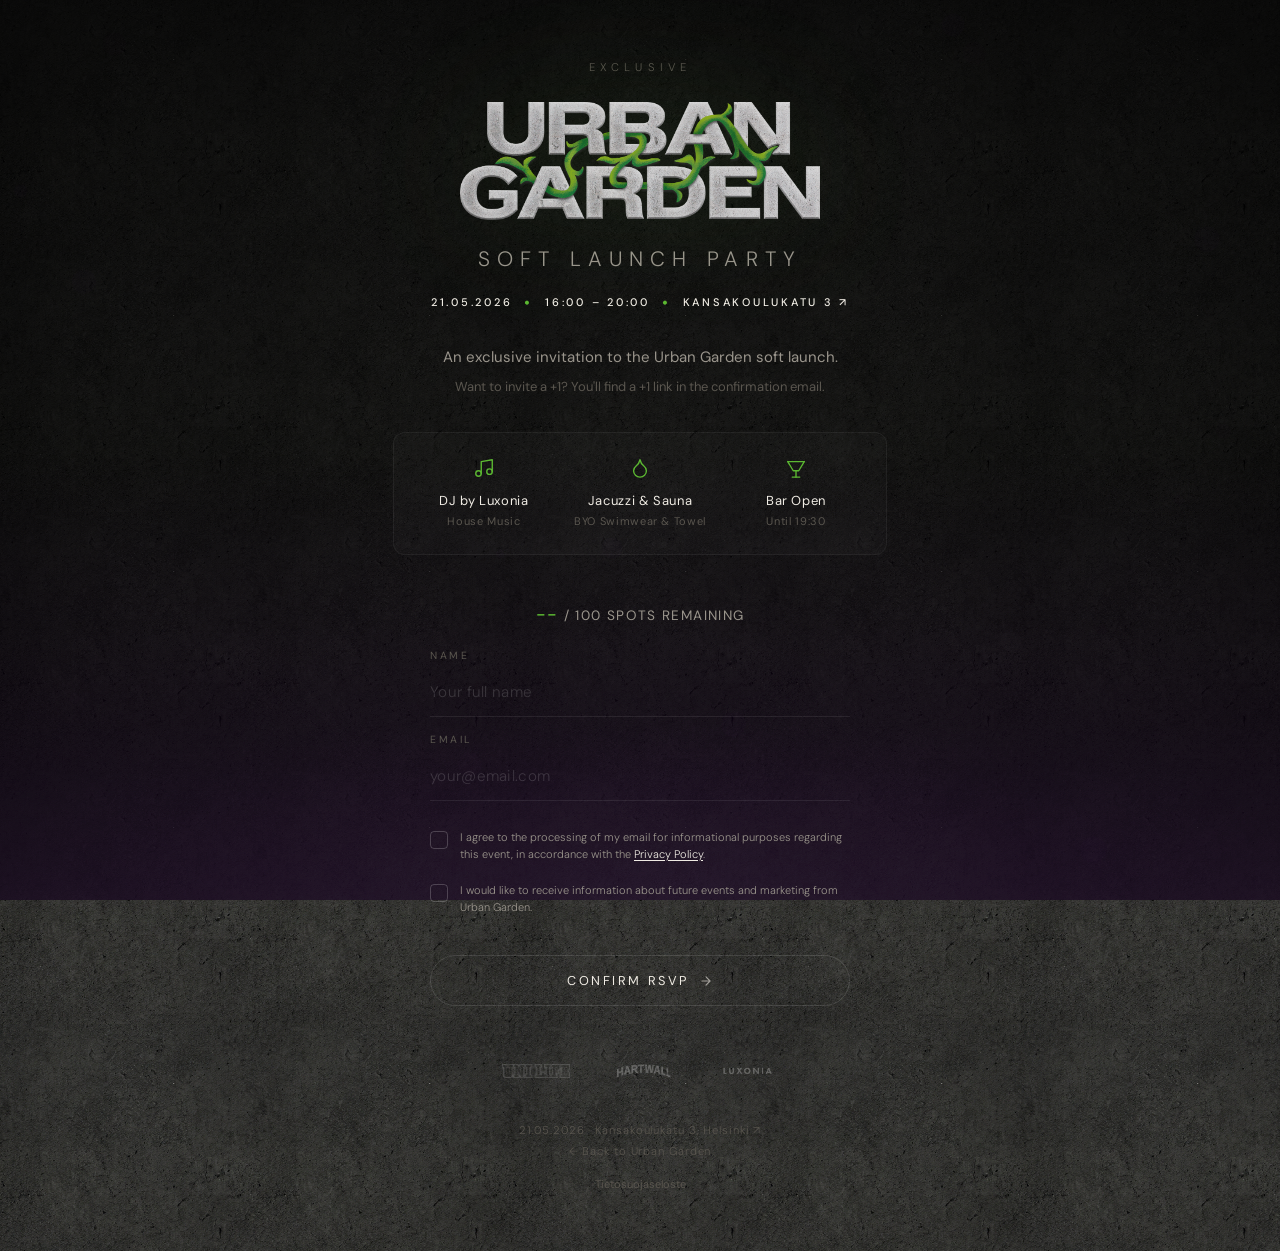
==== rsvp/index.html @ 0f3d59a6 "Add +1 info text to RSVP forms" ====
<!DOCTYPE html>
<html lang="en">
<head>
  <meta charset="UTF-8">
  <meta name="viewport" content="width=device-width, initial-scale=1.0">
  <title>RSVP — Urban Garden Soft Launch</title>
  <meta name="robots" content="noindex, nofollow">
  <link rel="preconnect" href="https://fonts.googleapis.com">
  <link rel="preconnect" href="https://fonts.gstatic.com" crossorigin>
  <link href="https://fonts.googleapis.com/css2?family=DM+Sans:ital,opsz,wght@0,9..40,100..1000;1,9..40,100..1000&display=swap" rel="stylesheet">
  <style>
    *, *::before, *::after {
      margin: 0;
      padding: 0;
      box-sizing: border-box;
    }

    :root {
      --bg-dark: #0e0e0e;
      --text-primary: #f0ece4;
      --text-secondary: #9a958c;
      --text-dim: #5a564f;
      --accent-green: #5cb832;
      --accent-green-light: #7ed957;
      --accent-green-dark: #3a7a1e;
      --border-subtle: rgba(255,255,255,0.06);
      --font: 'DM Sans', -apple-system, BlinkMacSystemFont, sans-serif;
    }

    html { font-size: 16px; }

    body {
      font-family: var(--font);
      background: var(--bg-dark);
      background-image: url('../assets/concrete-bg.png');
      background-repeat: repeat;
      background-size: 512px 512px;
      color: var(--text-primary);
      overflow-x: hidden;
      -webkit-font-smoothing: antialiased;
      min-height: 100vh;
      position: relative;
    }

    /* --- Overlays (same as main site) --- */
    .darkness-overlay {
      position: fixed; inset: 0;
      background: rgba(0, 0, 0, 0.55);
      pointer-events: none; z-index: 0;
    }

    .vignette {
      position: fixed; inset: 0;
      background: radial-gradient(ellipse 70% 60% at 50% 50%, transparent 0%, rgba(0,0,0,0.21) 60%, rgba(0,0,0,0.49) 100%);
      pointer-events: none; z-index: 0;
    }

    body::before {
      content: '';
      position: fixed; bottom: 0; left: 0; right: 0; height: 70vh;
      background: radial-gradient(ellipse 120% 60% at 50% 100%, rgba(155,89,182,0.25) 0%, rgba(106,27,138,0.15) 30%, rgba(80,20,110,0.08) 50%, transparent 80%);
      pointer-events: none; z-index: 0;
    }

    body::after {
      content: '';
      position: fixed; bottom: 0; left: 0; right: 0; height: 50vh;
      background: linear-gradient(to top, rgba(160,80,200,0.12) 0%, rgba(130,50,170,0.06) 40%, transparent 100%);
      pointer-events: none; z-index: 0;
    }

    #vine-canvas {
      position: fixed; top: 0; left: 0;
      width: 100%; height: 100%;
      pointer-events: none; z-index: 0; opacity: 0.35;
    }

    /* --- Page Layout --- */
    .page {
      position: relative;
      z-index: 1;
      min-height: 100vh;
      display: flex;
      flex-direction: column;
      align-items: center;
      justify-content: center;
      padding: 60px 24px;
    }

    /* --- Header Area --- */
    .rsvp-header {
      text-align: center;
      margin-bottom: 48px;
      animation: fadeUp 0.8s ease forwards;
    }

    .rsvp-exclusive {
      font-size: 0.7rem;
      font-weight: 300;
      letter-spacing: 0.45em;
      text-transform: uppercase;
      color: var(--text-dim);
      margin-bottom: 28px;
      display: block;
    }

    .rsvp-logo {
      width: min(70vw, 360px);
      height: auto;
      margin-bottom: 20px;
      filter: drop-shadow(0 0 60px rgba(92, 184, 50, 0.12));
    }

    .rsvp-title {
      font-size: clamp(1rem, 3vw, 1.3rem);
      font-weight: 300;
      letter-spacing: 0.35em;
      text-transform: uppercase;
      color: var(--text-secondary);
    }

    /* --- Perks Grid --- */
    .rsvp-perks {
      display: grid;
      grid-template-columns: repeat(3, 1fr);
      gap: 24px;
      margin-bottom: 40px;
      padding: 24px;
      background: rgba(255, 255, 255, 0.02);
      border: 1px solid rgba(255, 255, 255, 0.05);
      border-radius: 12px;
    }
    
    .perk-item {
      display: flex;
      flex-direction: column;
      align-items: center;
      text-align: center;
      gap: 12px;
    }

    .perk-item span {
      font-size: 13px;
      color: var(--text-primary);
      line-height: 1.5;
      letter-spacing: 0.05em;
    }

    @media (max-width: 600px) {
      .rsvp-perks {
        grid-template-columns: 1fr;
        gap: 20px;
        padding: 20px;
      }
      .perk-item {
        flex-direction: row;
        text-align: left;
        align-items: center;
        gap: 16px;
      }
      .perk-item span {
        font-size: 14px;
      }
    }

    /* --- Form Area --- */
    .rsvp-form-wrap {
      width: 100%;
      max-width: 420px;
      margin: 0 auto;
      animation: fadeUp 0.8s 0.15s ease both;
    }

    .rsvp-form {
      display: flex;
      flex-direction: column;
      gap: 16px;
    }

    .form-group {
      display: flex;
      flex-direction: column;
      gap: 6px;
    }

    .form-label {
      font-size: 0.65rem;
      font-weight: 400;
      letter-spacing: 0.25em;
      text-transform: uppercase;
      color: var(--text-dim);
    }

    .form-input {
      width: 100%;
      padding: 14px 0;
      background: transparent;
      border: none;
      border-bottom: 1px solid rgba(255,255,255,0.08);
      color: var(--text-primary);
      font-family: var(--font);
      font-size: 0.95rem;
      font-weight: 300;
      outline: none;
      transition: border-color 0.3s ease;
      letter-spacing: 0.02em;
    }

    .form-input::placeholder {
      color: rgba(255,255,255,0.15);
      font-weight: 300;
    }

    .form-input:focus {
      border-bottom-color: var(--accent-green);
    }

    .form-input:hover {
      border-bottom-color: rgba(255,255,255,0.15);
    }

    /* Checkboxes */
    .checkbox-group {
      display: flex;
      align-items: flex-start;
      gap: 12px;
      margin-top: 4px;
    }
    .checkbox-group input[type="checkbox"] {
      appearance: none;
      -webkit-appearance: none;
      width: 18px;
      height: 18px;
      border: 1px solid rgba(255,255,255,0.2);
      border-radius: 4px;
      background: transparent;
      cursor: pointer;
      position: relative;
      flex-shrink: 0;
      margin-top: 2px;
      transition: all 0.2s ease;
    }
    .checkbox-group input[type="checkbox"]:checked {
      background: var(--accent-green);
      border-color: var(--accent-green);
    }
    .checkbox-group input[type="checkbox"]:checked::after {
      content: '';
      position: absolute;
      left: 6px;
      top: 2px;
      width: 4px;
      height: 8px;
      border: solid #111;
      border-width: 0 2px 2px 0;
      transform: rotate(45deg);
    }
    .checkbox-label {
      font-size: 11px;
      color: var(--text-secondary);
      line-height: 1.5;
      font-weight: 300;
      cursor: pointer;
    }
    .checkbox-label a {
      color: var(--text-primary);
      text-decoration: underline;
      text-underline-offset: 2px;
    }

    /* Submit */
    .rsvp-submit {
      display: flex;
      align-items: center;
      justify-content: center;
      gap: 10px;
      width: 100%;
      padding: 16px 28px;
      margin-top: 24px;
      background: transparent;
      border: 1px solid rgba(255,255,255,0.12);
      border-radius: 40px;
      color: var(--text-primary);
      font-family: var(--font);
      font-size: 0.8rem;
      font-weight: 400;
      letter-spacing: 0.2em;
      text-transform: uppercase;
      cursor: pointer;
      transition: all 0.4s cubic-bezier(0.23, 1, 0.32, 1);
      position: relative;
      overflow: hidden;
    }

    .rsvp-submit:hover {
      border-color: var(--accent-green);
      color: var(--accent-green);
      box-shadow: 0 0 30px rgba(92, 184, 50, 0.08);
      transform: translateY(-2px);
    }

    .rsvp-submit:active {
      transform: translateY(0);
    }

    .rsvp-submit svg {
      transition: transform 0.3s ease;
      opacity: 0.6;
    }

    .rsvp-submit:hover svg {
      transform: translateX(3px);
      opacity: 1;
    }

    /* Loading */
    .rsvp-submit.loading {
      pointer-events: none;
      opacity: 0.5;
    }

    .rsvp-submit.loading .btn-text,
    .rsvp-submit.loading svg {
      opacity: 0;
    }

    .rsvp-submit.loading::after {
      content: '';
      position: absolute;
      width: 18px; height: 18px;
      border: 1.5px solid transparent;
      border-top-color: var(--text-primary);
      border-radius: 50%;
      animation: spin 0.6s linear infinite;
    }

    /* --- Partners --- */
    .rsvp-partners {
      display: flex;
      align-items: center;
      justify-content: center;
      gap: 40px;
      margin-top: 56px;
      animation: fadeUp 0.8s 0.3s ease both;
    }

    .rsvp-partner-logo {
      height: 18px;
      width: auto;
      object-fit: contain;
      opacity: 0.3;
      filter: brightness(0.9);
      transition: opacity 0.3s ease;
    }

    .rsvp-partner-logo:hover {
      opacity: 0.6;
    }

    .rsvp-partner-logo.small {
      height: 14px;
    }

    /* --- Footer --- */
    .rsvp-footer {
      margin-top: 40px;
      text-align: center;
      animation: fadeUp 0.8s 0.4s ease both;
    }

    .rsvp-footer-text {
      font-size: 0.7rem;
      font-weight: 300;
      color: var(--text-dim);
      line-height: 1.8;
      letter-spacing: 0.08em;
    }

    .rsvp-footer-link {
      color: var(--text-dim);
      text-decoration: none;
      transition: color 0.3s ease;
    }

    .rsvp-footer-link:hover {
      color: var(--accent-green);
    }

    /* --- Success State --- */
    .rsvp-success {
      display: none;
      text-align: center;
      max-width: 420px;
      animation: fadeUp 0.6s ease forwards;
    }

    .rsvp-success.visible {
      display: block;
    }

    .rsvp-success-icon {
      width: 64px; height: 64px;
      border: 1px solid rgba(92, 184, 50, 0.3);
      border-radius: 50%;
      display: flex;
      align-items: center;
      justify-content: center;
      margin: 0 auto 28px auto;
      color: var(--accent-green);
      animation: checkPop 0.5s 0.2s ease forwards;
      opacity: 0; transform: scale(0.5);
    }

    .rsvp-success-title {
      font-size: 1.2rem;
      font-weight: 300;
      letter-spacing: 0.25em;
      text-transform: uppercase;
      color: var(--text-primary);
      margin-bottom: 16px;
    }

    .rsvp-success-text {
      font-size: 0.85rem;
      font-weight: 300;
      color: var(--text-secondary);
      line-height: 1.7;
      letter-spacing: 0.02em;
    }

    .rsvp-success-back {
      display: inline-flex;
      align-items: center;
      gap: 8px;
      margin-top: 36px;
      padding: 12px 28px;
      border: 1px solid rgba(255,255,255,0.08);
      background: transparent;
      color: var(--text-dim);
      text-decoration: none;
      border-radius: 40px;
      font-size: 0.7rem;
      font-weight: 400;
      letter-spacing: 0.15em;
      text-transform: uppercase;
      transition: all 0.3s ease;
    }

    .rsvp-success-back:hover {
      border-color: rgba(92, 184, 50, 0.3);
      color: var(--text-secondary);
    }

    /* --- Animations --- */
    @keyframes fadeUp {
      from { opacity: 0; transform: translateY(16px); }
      to { opacity: 1; transform: translateY(0); }
    }

    @keyframes checkPop {
      from { opacity: 0; transform: scale(0.5); }
      to { opacity: 1; transform: scale(1); }
    }

    @keyframes spin {
      to { transform: rotate(360deg); }
    }

    /* --- Responsive --- */
    @media (max-width: 480px) {
      .rsvp-logo { width: 85vw; }
      .rsvp-partners { gap: 28px; }
      .rsvp-partner-logo { height: 15px; }
      .rsvp-partner-logo.small { height: 12px; }
    }

    @media (prefers-reduced-motion: reduce) {
      *, *::before, *::after {
        animation-duration: 0.01ms !important;
        transition-duration: 0.01ms !important;
      }
    }
  </style>
</head>
<body>

  <div class="darkness-overlay"></div>
  <div class="vignette"></div>
  <canvas id="vine-canvas"></canvas>

  <div class="page">

    <!-- Form View -->
    <div id="rsvp-form-view">
      <div class="rsvp-header">
        <span class="rsvp-exclusive">Exclusive</span>
        <img src="../UG_Logo_Textured 1 (1).png" alt="Urban Garden" class="rsvp-logo">
        <h1 class="rsvp-title">Soft Launch Party</h1>
        <!-- Logistics Line -->
        <div style="font-size: 11px; font-weight: 500; letter-spacing: 0.25em; color: var(--text-primary); margin-top: 20px; margin-bottom: 32px; text-transform: uppercase; display: flex; flex-wrap: wrap; justify-content: center; align-items: center; gap: 12px;">
          <span>21.05.2026</span>
          <span style="color: var(--accent-green); font-size: 16px;">&bull;</span>
          <span>16:00 &ndash; 20:00</span>
          <span style="color: var(--accent-green); font-size: 16px;">&bull;</span>
          <a href="https://maps.google.com/?q=Kansakoulukatu+3,+Helsinki" target="_blank" style="color: var(--text-primary); text-decoration: none; transition: color 0.3s ease;" onmouseover="this.style.color='var(--accent-green)'" onmouseout="this.style.color='var(--text-primary)'">Kansakoulukatu 3 &#8599;</a>
        </div>

        <!-- Intro -->
        <p style="color: var(--text-secondary); font-size: 15px; line-height: 1.6; margin-bottom: 8px; text-align: center;">
          An exclusive invitation to the Urban Garden <span style="white-space: nowrap;">soft launch.</span>
        </p>
        <p style="color: var(--text-dim); font-size: 13px; line-height: 1.5; margin-bottom: 36px; text-align: center;">
          Want to invite a +1? You'll find a +1 link in the confirmation email.
        </p>

        <!-- Perks Grid -->
        <div class="rsvp-perks">
          <div class="perk-item">
            <svg width="22" height="22" viewBox="0 0 24 24" fill="none" stroke="var(--accent-green)" stroke-width="1.5" stroke-linecap="round" stroke-linejoin="round"><path d="M9 18V5l12-2v13"></path><circle cx="6" cy="18" r="3"></circle><circle cx="18" cy="16" r="3"></circle></svg>
            <span>DJ by Luxonia<br><small style="color: var(--text-dim); font-size: 11px; font-weight: 400;">House Music</small></span>
          </div>
          <div class="perk-item">
            <svg width="22" height="22" viewBox="0 0 24 24" fill="none" stroke="var(--accent-green)" stroke-width="1.5" stroke-linecap="round" stroke-linejoin="round"><path d="M12 22a7 7 0 0 0 7-7c0-2-1-3.9-3-5.5s-3.5-4-4-6.5c-.5 2.5-2 4.9-4 6.5C6 11.1 5 13 5 15a7 7 0 0 0 7 7z"></path></svg>
            <span>Jacuzzi & Sauna<br><small style="color: var(--text-dim); font-size: 11px; font-weight: 400;">BYO Swimwear & Towel</small></span>
          </div>
          <div class="perk-item">
            <svg width="22" height="22" viewBox="0 0 24 24" fill="none" stroke="var(--accent-green)" stroke-width="1.5" stroke-linecap="round" stroke-linejoin="round"><path d="M8 22h8"></path><path d="M12 15v7"></path><path d="m3 5 6 10h6l6-10"></path><path d="M3 5h18"></path></svg>
            <span>Bar Open<br><small style="color: var(--text-dim); font-size: 11px; font-weight: 400;">Until 19:30</small></span>
          </div>
        </div>
      </div>

      <div class="rsvp-form-wrap">
        <div id="capacity-counter" style="display: none; text-align: center; margin-bottom: 24px; font-size: 0.85rem; color: var(--text-secondary); letter-spacing: 0.1em; text-transform: uppercase;">
          <span id="spots-left" style="color: var(--accent-green); font-weight: 500; font-size: 1.1rem;">--</span> / 100 Spots Remaining
        </div>
        <div id="rsvp-closed-msg" style="text-align: center; padding: 32px 24px; border: 1px solid rgba(255,255,255,0.08); border-radius: 12px; background: rgba(0,0,0,0.2); margin-bottom: 24px;">
          <h2 style="font-size: 1.1rem; font-weight: 300; letter-spacing: 0.1em; color: var(--text-primary); margin-bottom: 12px; text-transform: uppercase;">Opening Soon</h2>
          <p id="rsvp-countdown-text" style="font-size: 0.85rem; color: var(--accent-green); line-height: 1.6; font-family: monospace; font-size: 1.1rem;">Calculating...</p>
        </div>
        <form class="rsvp-form" id="rsvp-form" action="/api/rsvp" method="POST" style="display: none;">
          <input type="text" name="_honey" style="display:none">

          <div class="form-group">
            <label for="rsvp-name" class="form-label">Name</label>
            <input type="text" id="rsvp-name" name="name" class="form-input" placeholder="Your full name" required autocomplete="name">
          </div>

          <div class="form-group">
            <label for="rsvp-email" class="form-label">Email</label>
            <input type="email" id="rsvp-email" name="email" class="form-input" placeholder="your@email.com" required autocomplete="email">
          </div>

          <div class="checkbox-group" style="margin-top: 12px;">
            <input type="checkbox" id="rsvp-consent-info" name="consent_info" required>
            <label for="rsvp-consent-info" class="checkbox-label">
              I agree to the processing of my email for informational purposes regarding this event, in accordance with the <a href="../tietosuojaseloste.html" target="_blank">Privacy Policy</a>.
            </label>
          </div>

          <div class="checkbox-group">
            <input type="checkbox" id="rsvp-consent-marketing" name="consent_marketing" value="true">
            <label for="rsvp-consent-marketing" class="checkbox-label">
              I would like to receive information about future events and marketing from Urban Garden.
            </label>
          </div>

          <button type="submit" class="rsvp-submit" id="rsvp-submit">
            <span class="btn-text">Confirm RSVP</span>
            <svg width="14" height="14" viewBox="0 0 24 24" fill="none" stroke="currentColor" stroke-width="2" stroke-linecap="round" stroke-linejoin="round"><path d="M5 12h14M12 5l7 7-7 7"/></svg>
          </button>
        </form>
      </div>

      <div class="rsvp-partners">
        <img src="../logos/Group 5.png" alt="Uni Life" class="rsvp-partner-logo small">
        <img src="../logos/HARTWALL-LOGO-NEGA_cropped_2000x 1.png" alt="Hartwall" class="rsvp-partner-logo">
        <img src="../logos/Group 8.png" alt="Luxonia" class="rsvp-partner-logo">
      </div>

      <div class="rsvp-footer">
        <p class="rsvp-footer-text">
          21.05.2026 · <a href="https://maps.google.com/?q=Kansakoulukatu+3,+Helsinki" target="_blank" style="color: var(--text-dim); text-decoration: none; transition: color 0.3s ease;" onmouseover="this.style.color='var(--accent-green)'" onmouseout="this.style.color='var(--text-dim)'">Kansakoulukatu 3, Helsinki &#8599;</a><br>
          <a href="../index.html" class="rsvp-footer-link">← Back to Urban Garden</a>
        </p>
        <p style="margin-top: 16px; font-size: 11px;"><a href="../tietosuojaseloste.html" style="color: var(--text-dim); text-decoration: none; transition: color 0.3s ease;" onmouseover="this.style.color='var(--text-secondary)'" onmouseout="this.style.color='var(--text-dim)'">Tietosuojaseloste</a></p>
      </div>
    </div>

  </div>

  <script>
    // Particles
    (function() {
      const canvas = document.getElementById('vine-canvas');
      if (!canvas) return;
      const ctx = canvas.getContext('2d');
      let W, H;
      const particles = [];
      const COUNT = window.innerWidth > 768 ? 25 : 12;

      function resize() { W = canvas.width = window.innerWidth; H = canvas.height = window.innerHeight; }
      window.addEventListener('resize', resize);
      resize();

      class Particle {
        constructor() { this.reset(true); }
        reset(initial = false) {
          this.x = Math.random() * W;
          this.y = initial ? Math.random() * H : H + Math.random() * 100 + 20;
          this.size = Math.random() * 11 + 3;
          this.speedX = (Math.random() - 0.5) * 0.4;
          this.speedY = -Math.random() * 0.6 - 0.2;
          this.opacity = Math.random() * 0.12 + 0.03;
          this.isWhite = Math.random() > 0.75;
          this.life = Math.random() * 800 + 400;
          this.maxLife = this.life;
        }
        update() {
          this.x += this.speedX; this.y += this.speedY; this.life--;
          this.x += Math.sin(Date.now() * 0.001 + this.y * 0.01) * 0.25;
          if (this.life <= 0 || this.y < -50 || this.x < -50 || this.x > W + 50) this.reset();
        }
        draw() {
          const fadeRatio = this.life < 100 ? this.life / 100 : (this.life > this.maxLife - 100 ? (this.maxLife - this.life) / 100 : 1);
          const a = this.opacity * fadeRatio;
          ctx.beginPath();
          ctx.arc(this.x, this.y, this.size, 0, Math.PI * 2);
          ctx.fillStyle = this.isWhite ? `rgba(255,255,255,${a})` : `rgba(180,110,220,${a})`;
          ctx.fill();
        }
      }

      for (let i = 0; i < COUNT; i++) particles.push(new Particle());
      const reduced = window.matchMedia('(prefers-reduced-motion: reduce)').matches;
      function loop() {
        if (reduced) return;
        ctx.clearRect(0, 0, W, H);
        particles.forEach(p => { p.update(); p.draw(); });
        requestAnimationFrame(loop);
      }
      if (!reduced) loop();
    })();

    // Countdown Timer
    (function() {
      const form = document.getElementById('rsvp-form');
      const closedMsg = document.getElementById('rsvp-closed-msg');
      const countdownText = document.getElementById('rsvp-countdown-text');
      const capacityCounter = document.getElementById('capacity-counter');
      if (!form || !closedMsg || !countdownText) return;

      const targetDate = new Date('2026-05-18T16:00:00+03:00').getTime();

      function updateCountdown() {
        const now = new Date().getTime();
        const distance = targetDate - now;

        if (distance <= 0) {
          closedMsg.style.display = 'none';
          form.style.display = 'flex';
          if (capacityCounter) capacityCounter.style.display = 'block';
          return;
        }

        const hours = Math.floor((distance % (1000 * 60 * 60 * 24)) / (1000 * 60 * 60));
        const minutes = Math.floor((distance % (1000 * 60 * 60)) / (1000 * 60));
        const seconds = Math.floor((distance % (1000 * 60)) / 1000);

        countdownText.innerHTML = 
          (hours > 0 ? hours + "h " : "") + 
          minutes + "m " + 
          seconds + "s";
      }

      updateCountdown();
      setInterval(updateCountdown, 1000);
    })();

    // Fetch Capacity
    (function() {
      fetch('/api/capacity')
        .then(res => res.json())
        .then(data => {
          const spotsLeftEl = document.getElementById('spots-left');
          if (spotsLeftEl && data.spotsLeft !== undefined) {
            spotsLeftEl.textContent = data.spotsLeft;
            if (data.spotsLeft === 0) {
              spotsLeftEl.style.color = '#e74c3c';
              const btn = document.getElementById('rsvp-submit');
              if (btn) {
                btn.disabled = true;
                btn.innerHTML = '<span class="btn-text">List Full</span>';
              }
            }
          }
        })
        .catch(() => {});
    })();
  </script>

</body>
</html>
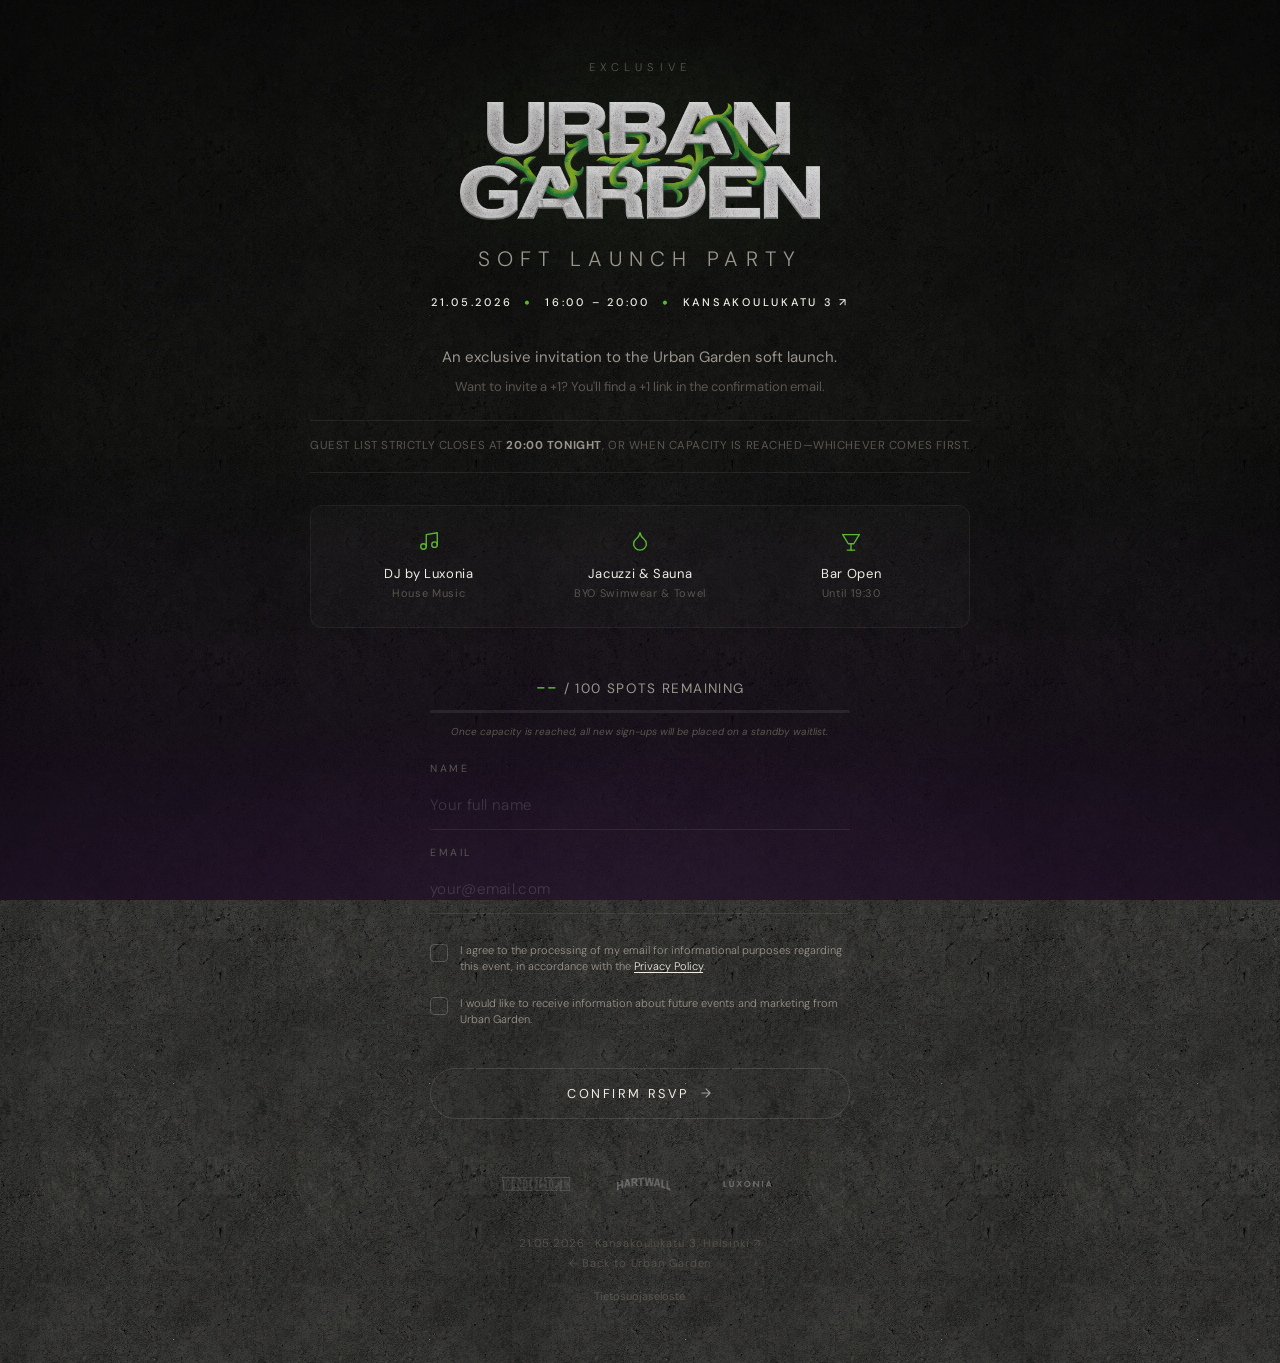
==== commit 9eb9386a: "Add urgency features to main RSVP page (Hold Timer, Waitlist Warning, Visual Progress Bar, Strict De" ====
--- a/rsvp/index.html
+++ b/rsvp/index.html
@@ -509,9 +509,15 @@
         <p style="color: var(--text-secondary); font-size: 15px; line-height: 1.6; margin-bottom: 8px; text-align: center;">
           An exclusive invitation to the Urban Garden <span style="white-space: nowrap;">soft launch.</span>
         </p>
-        <p style="color: var(--text-dim); font-size: 13px; line-height: 1.5; margin-bottom: 36px; text-align: center;">
+        <p style="color: var(--text-dim); font-size: 13px; line-height: 1.5; margin-bottom: 24px; text-align: center;">
           Want to invite a +1? You'll find a +1 link in the confirmation email.
         </p>
+        
+        <div style="border-top: 1px solid rgba(255,255,255,0.08); border-bottom: 1px solid rgba(255,255,255,0.08); padding: 16px 0; margin-bottom: 32px;">
+          <p style="color: var(--text-dim); font-size: 11.5px; letter-spacing: 0.05em; line-height: 1.6; text-align: center; text-transform: uppercase;">
+            Guest list strictly closes at <strong style="color: var(--text-secondary);">20:00 tonight</strong>, or when capacity is reached—whichever comes first.
+          </p>
+        </div>
 
         <!-- Perks Grid -->
         <div class="rsvp-perks">
@@ -533,6 +539,12 @@
       <div class="rsvp-form-wrap">
         <div id="capacity-counter" style="display: none; text-align: center; margin-bottom: 24px; font-size: 0.85rem; color: var(--text-secondary); letter-spacing: 0.1em; text-transform: uppercase;">
           <span id="spots-left" style="color: var(--accent-green); font-weight: 500; font-size: 1.1rem;">--</span> / 100 Spots Remaining
+          <div id="capacity-progress-container" style="width: 100%; height: 3px; background: rgba(255,255,255,0.08); border-radius: 2px; margin-top: 12px; overflow: hidden; display: none;">
+            <div id="capacity-progress-bar" style="width: 0%; height: 100%; background: var(--accent-green); transition: width 1s cubic-bezier(0.23, 1, 0.32, 1), background-color 0.3s ease;"></div>
+          </div>
+          <div id="waitlist-warning" style="font-size: 10px; color: var(--text-dim); margin-top: 12px; font-style: italic; letter-spacing: 0; text-transform: none; display: none;">
+            Once capacity is reached, all new sign-ups will be placed on a standby waitlist.
+          </div>
         </div>
         <div id="rsvp-closed-msg" style="text-align: center; padding: 32px 24px; border: 1px solid rgba(255,255,255,0.08); border-radius: 12px; background: rgba(0,0,0,0.2); margin-bottom: 24px;">
           <h2 style="font-size: 1.1rem; font-weight: 300; letter-spacing: 0.1em; color: var(--text-primary); margin-bottom: 12px; text-transform: uppercase;">Opening Soon</h2>
@@ -540,6 +552,10 @@
         </div>
         <form class="rsvp-form" id="rsvp-form" action="/api/rsvp" method="POST" style="display: none;">
           <input type="text" name="_honey" style="display:none">
+          
+          <div id="hold-timer-wrap" style="display: none; padding: 12px; background: rgba(92, 184, 50, 0.05); border: 1px solid rgba(92, 184, 50, 0.2); border-radius: 8px; margin-bottom: 8px; text-align: center;">
+            <span style="font-size: 12px; color: var(--accent-green); letter-spacing: 0.05em;">Your spot is held for: <strong id="hold-timer" style="font-family: monospace; font-size: 14px; margin-left: 4px;">05:00</strong></span>
+          </div>
 
           <div class="form-group">
             <label for="rsvp-name" class="form-label">Name</label>
@@ -660,6 +676,12 @@
           closedMsg.style.display = 'none';
           form.style.display = 'flex';
           if (capacityCounter) capacityCounter.style.display = 'block';
+          
+          const progressContainer = document.getElementById('capacity-progress-container');
+          const waitlistWarning = document.getElementById('waitlist-warning');
+          if (progressContainer) progressContainer.style.display = 'block';
+          if (waitlistWarning) waitlistWarning.style.display = 'block';
+          
           return;
         }
 
@@ -685,6 +707,17 @@
           const spotsLeftEl = document.getElementById('spots-left');
           if (spotsLeftEl && data.spotsLeft !== undefined) {
             spotsLeftEl.textContent = data.spotsLeft;
+            
+            const progressBar = document.getElementById('capacity-progress-bar');
+            if (progressBar) {
+              const percentFilled = ((100 - data.spotsLeft) / 100) * 100;
+              progressBar.style.width = `${percentFilled}%`;
+              if (percentFilled >= 80) {
+                progressBar.style.backgroundColor = '#e74c3c';
+                spotsLeftEl.style.color = '#e74c3c';
+              }
+            }
+
             if (data.spotsLeft === 0) {
               spotsLeftEl.style.color = '#e74c3c';
               const btn = document.getElementById('rsvp-submit');
@@ -697,6 +730,43 @@
         })
         .catch(() => {});
     })();
+
+    // Hold Timer
+    (function() {
+      const rsvpForm = document.getElementById('rsvp-form');
+      const holdTimerWrap = document.getElementById('hold-timer-wrap');
+      const holdTimerEl = document.getElementById('hold-timer');
+      let holdTimerStarted = false;
+      let holdTime = 300; // 5 minutes
+      
+      if (rsvpForm && holdTimerWrap && holdTimerEl) {
+        rsvpForm.addEventListener('input', () => {
+          if (holdTimerStarted) return;
+          holdTimerStarted = true;
+          holdTimerWrap.style.display = 'block';
+          
+          const interval = setInterval(() => {
+            holdTime--;
+            if (holdTime <= 0) {
+              clearInterval(interval);
+              holdTimerEl.textContent = "00:00";
+              holdTimerEl.style.color = "#e74c3c";
+              holdTimerWrap.style.borderColor = "rgba(231, 76, 60, 0.3)";
+              holdTimerWrap.style.background = "rgba(231, 76, 60, 0.05)";
+              const btn = document.getElementById('rsvp-submit');
+              if (btn) {
+                btn.disabled = true;
+                btn.innerHTML = '<span class="btn-text">Time Expired</span>';
+              }
+            } else {
+              const m = Math.floor(holdTime / 60).toString().padStart(2, '0');
+              const s = (holdTime % 60).toString().padStart(2, '0');
+              holdTimerEl.textContent = `${m}:${s}`;
+            }
+          }, 1000);
+        });
+      }
+    })();
   </script>
 
 </body>
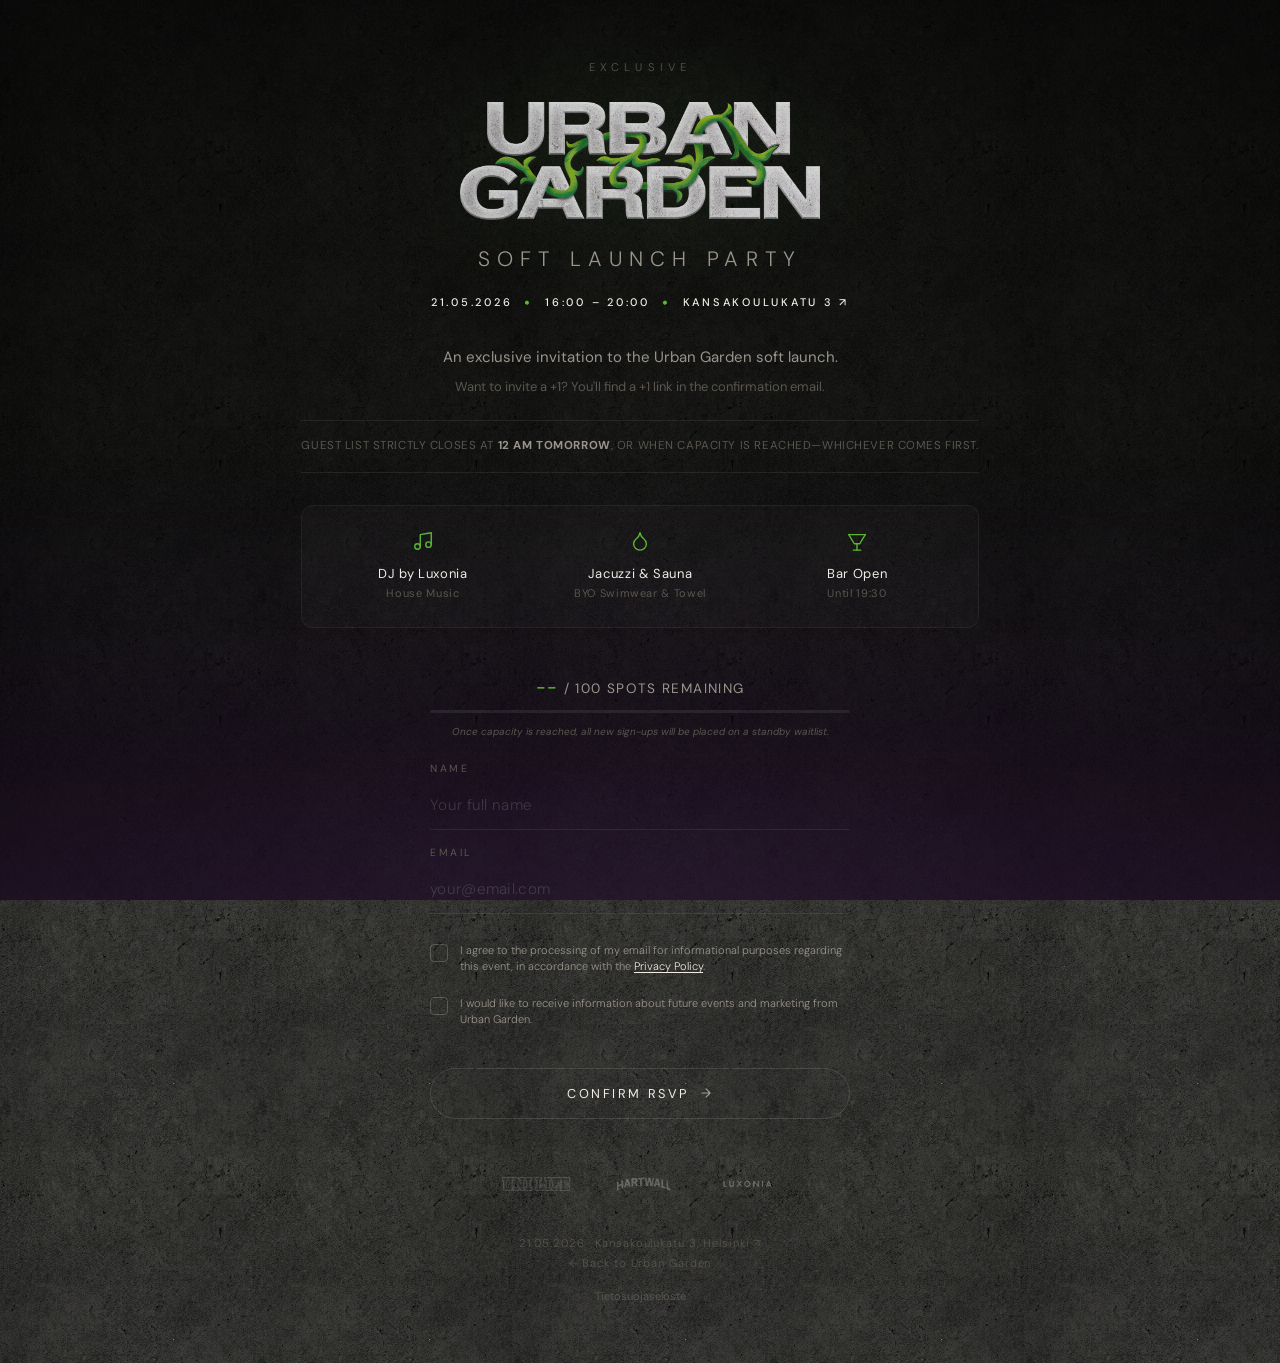
==== commit 32efe1e4: "Update RSVP deadline text to '12 AM tomorrow'" ====
--- a/rsvp/index.html
+++ b/rsvp/index.html
@@ -515,7 +515,7 @@
         
         <div style="border-top: 1px solid rgba(255,255,255,0.08); border-bottom: 1px solid rgba(255,255,255,0.08); padding: 16px 0; margin-bottom: 32px;">
           <p style="color: var(--text-dim); font-size: 11.5px; letter-spacing: 0.05em; line-height: 1.6; text-align: center; text-transform: uppercase;">
-            Guest list strictly closes at <strong style="color: var(--text-secondary);">20:00 tonight</strong>, or when capacity is reached—whichever comes first.
+            Guest list strictly closes at <strong style="color: var(--text-secondary);">12 AM tomorrow</strong>, or when capacity is reached—whichever comes first.
           </p>
         </div>
 
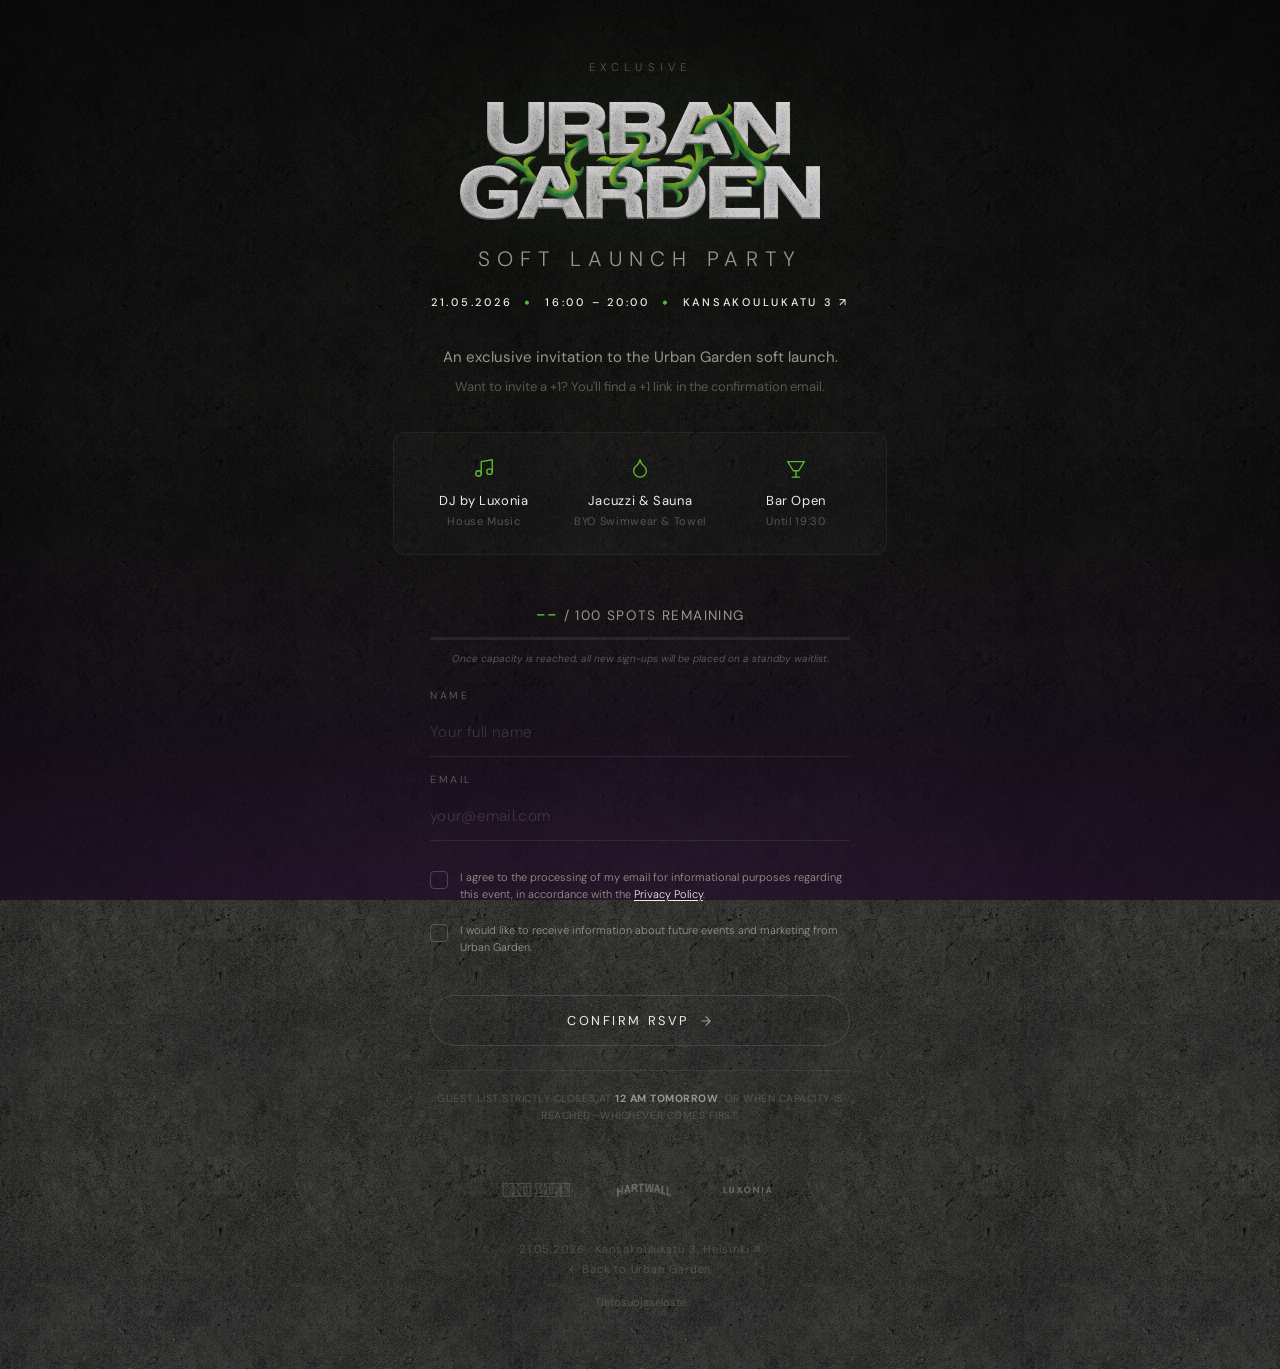
==== commit 97459b46: "Move deadline text to the bottom of the RSVP forms" ====
--- a/rsvp/index.html
+++ b/rsvp/index.html
@@ -509,15 +509,9 @@
         <p style="color: var(--text-secondary); font-size: 15px; line-height: 1.6; margin-bottom: 8px; text-align: center;">
           An exclusive invitation to the Urban Garden <span style="white-space: nowrap;">soft launch.</span>
         </p>
-        <p style="color: var(--text-dim); font-size: 13px; line-height: 1.5; margin-bottom: 24px; text-align: center;">
+        <p style="color: var(--text-dim); font-size: 13px; line-height: 1.5; margin-bottom: 36px; text-align: center;">
           Want to invite a +1? You'll find a +1 link in the confirmation email.
         </p>
-        
-        <div style="border-top: 1px solid rgba(255,255,255,0.08); border-bottom: 1px solid rgba(255,255,255,0.08); padding: 16px 0; margin-bottom: 32px;">
-          <p style="color: var(--text-dim); font-size: 11.5px; letter-spacing: 0.05em; line-height: 1.6; text-align: center; text-transform: uppercase;">
-            Guest list strictly closes at <strong style="color: var(--text-secondary);">12 AM tomorrow</strong>, or when capacity is reached—whichever comes first.
-          </p>
-        </div>
 
         <!-- Perks Grid -->
         <div class="rsvp-perks">
@@ -586,6 +580,12 @@
             <svg width="14" height="14" viewBox="0 0 24 24" fill="none" stroke="currentColor" stroke-width="2" stroke-linecap="round" stroke-linejoin="round"><path d="M5 12h14M12 5l7 7-7 7"/></svg>
           </button>
         </form>
+
+        <div style="border-top: 1px solid rgba(255,255,255,0.08); margin-top: 24px; padding-top: 20px;">
+          <p style="color: var(--text-dim); font-size: 10.5px; letter-spacing: 0.05em; line-height: 1.6; text-align: center; text-transform: uppercase;">
+            Guest list strictly closes at <strong style="color: var(--text-secondary);">12 AM tomorrow</strong>, or when capacity is reached—whichever comes first.
+          </p>
+        </div>
       </div>
 
       <div class="rsvp-partners">
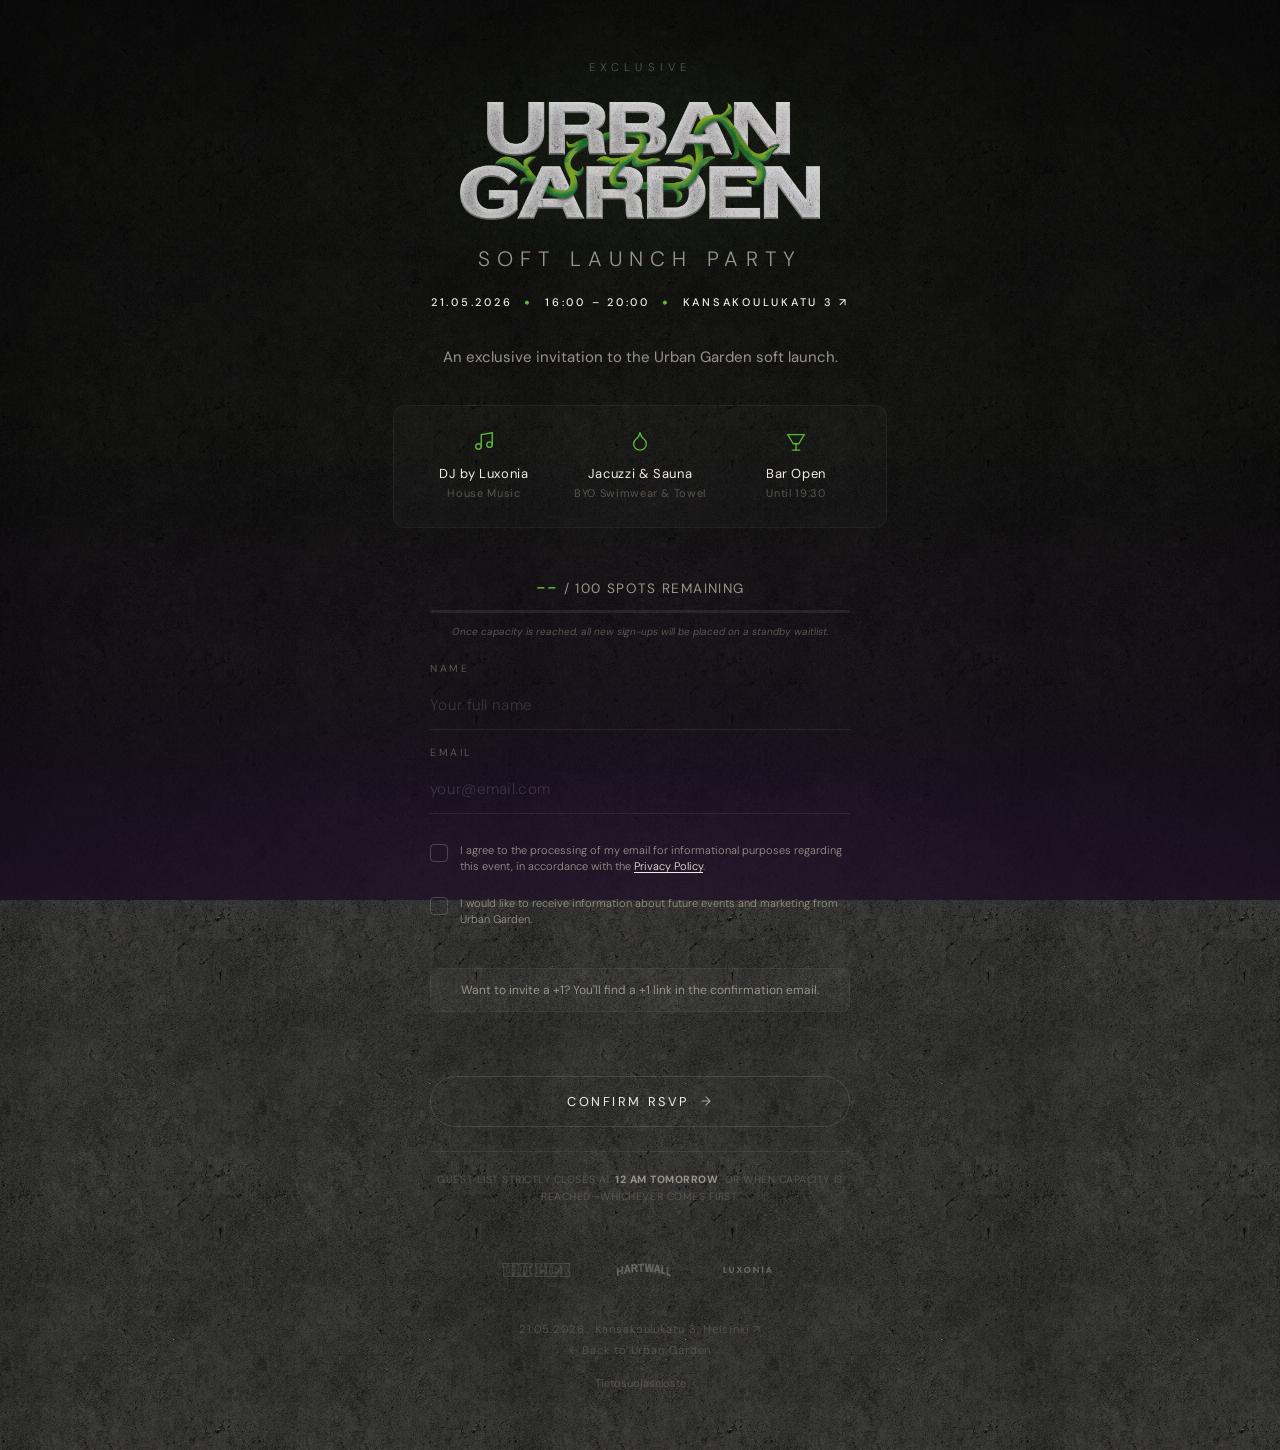
==== commit e976e405: "Move +1 info text to right above submit button" ====
--- a/rsvp/index.html
+++ b/rsvp/index.html
@@ -506,11 +506,8 @@
         </div>
 
         <!-- Intro -->
-        <p style="color: var(--text-secondary); font-size: 15px; line-height: 1.6; margin-bottom: 8px; text-align: center;">
+        <p style="color: var(--text-secondary); font-size: 15px; line-height: 1.6; margin-bottom: 36px; text-align: center;">
           An exclusive invitation to the Urban Garden <span style="white-space: nowrap;">soft launch.</span>
-        </p>
-        <p style="color: var(--text-dim); font-size: 13px; line-height: 1.5; margin-bottom: 36px; text-align: center;">
-          Want to invite a +1? You'll find a +1 link in the confirmation email.
         </p>
 
         <!-- Perks Grid -->
@@ -568,11 +565,17 @@
             </label>
           </div>
 
-          <div class="checkbox-group">
+          <div class="checkbox-group" style="margin-bottom: 24px;">
             <input type="checkbox" id="rsvp-consent-marketing" name="consent_marketing" value="true">
             <label for="rsvp-consent-marketing" class="checkbox-label">
               I would like to receive information about future events and marketing from Urban Garden.
             </label>
+          </div>
+          
+          <div style="margin-bottom: 24px; padding: 12px; background: rgba(255,255,255,0.03); border-radius: 8px; border: 1px solid rgba(255,255,255,0.05);">
+            <p style="color: var(--text-secondary); font-size: 12px; line-height: 1.5; text-align: center; margin: 0;">
+              Want to invite a +1? You'll find a +1 link in the confirmation email.
+            </p>
           </div>
 
           <button type="submit" class="rsvp-submit" id="rsvp-submit">
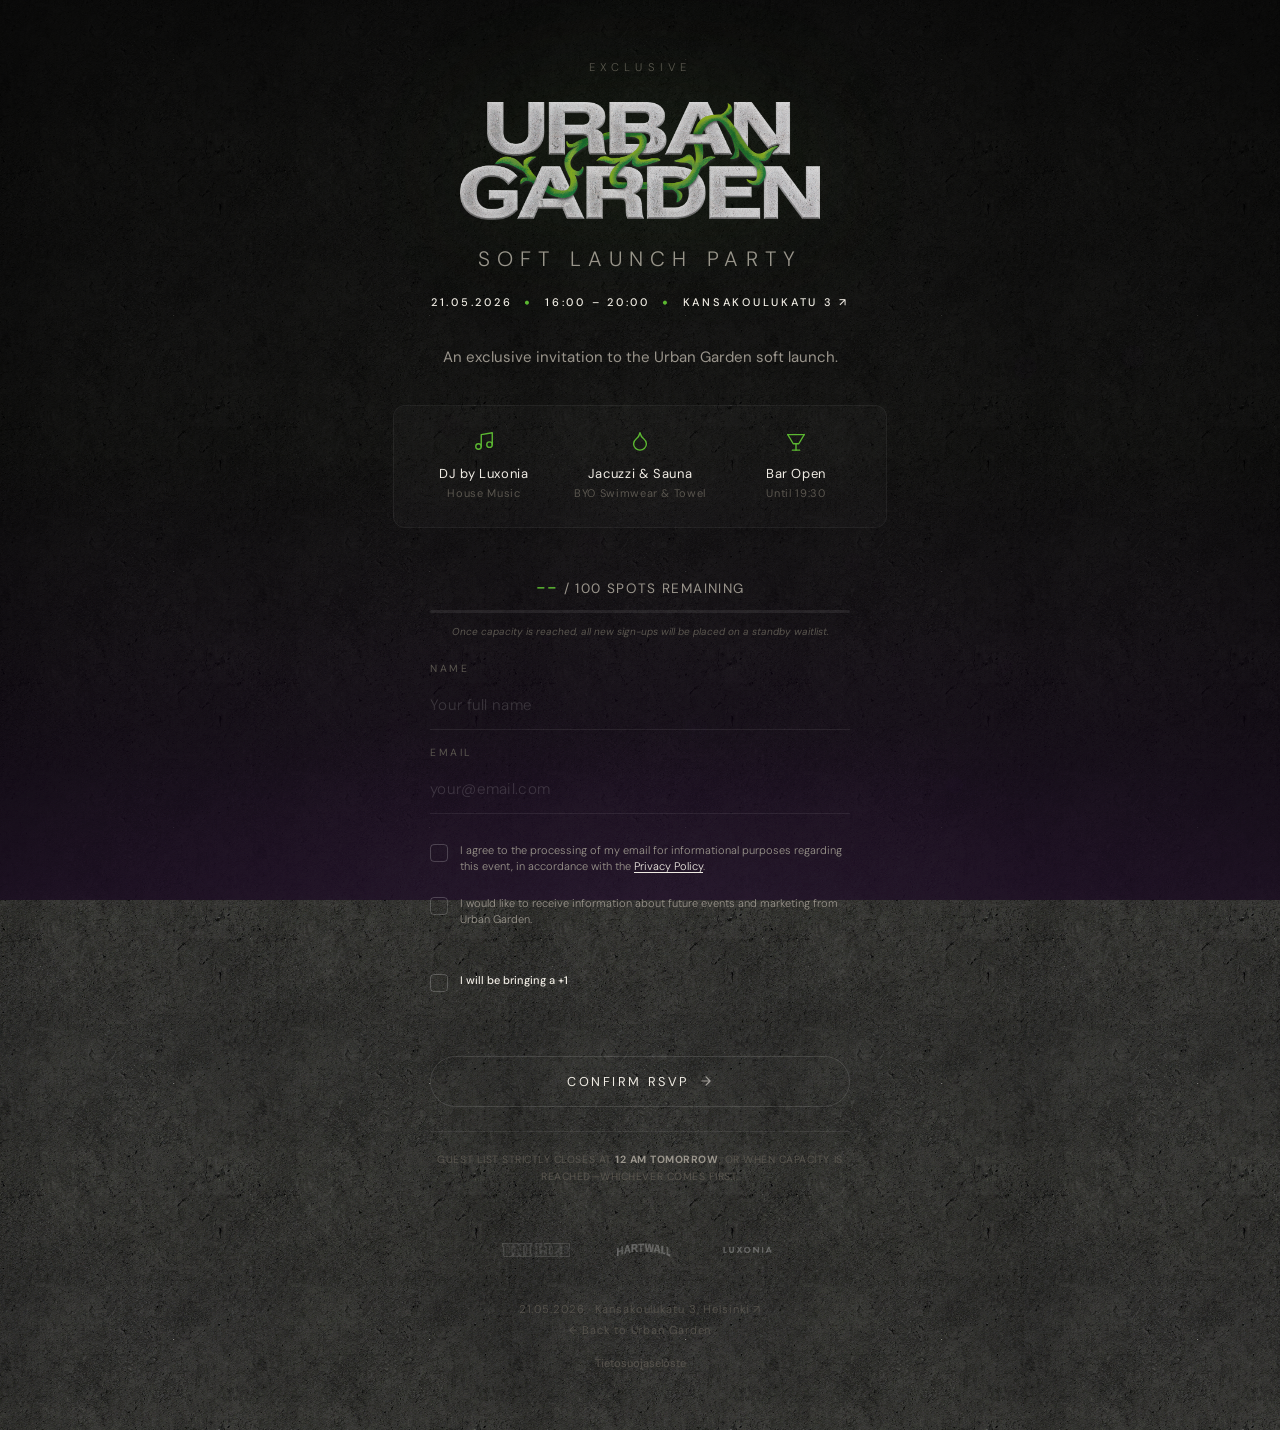
==== commit 55527877: "Implement +1 checkbox system, hide old link logic, auto-generate avec keys" ====
--- a/rsvp/index.html
+++ b/rsvp/index.html
@@ -572,10 +572,18 @@
             </label>
           </div>
           
-          <div style="margin-bottom: 24px; padding: 12px; background: rgba(255,255,255,0.03); border-radius: 8px; border: 1px solid rgba(255,255,255,0.05);">
+          <!-- Old +1 Link Info (Hidden) -->
+          <div style="display: none !important; margin-bottom: 24px; padding: 12px; background: rgba(255,255,255,0.03); border-radius: 8px; border: 1px solid rgba(255,255,255,0.05);">
             <p style="color: var(--text-secondary); font-size: 12px; line-height: 1.5; text-align: center; margin: 0;">
               Want to invite a +1? You'll find a +1 link in the confirmation email.
             </p>
+          </div>
+
+          <div class="checkbox-group" style="margin-bottom: 24px;">
+            <input type="checkbox" id="rsvp-has-plus-one" name="has_plus_one" value="true">
+            <label for="rsvp-has-plus-one" class="checkbox-label" style="color: var(--text-primary); font-weight: 500;">
+              I will be bringing a +1
+            </label>
           </div>
 
           <button type="submit" class="rsvp-submit" id="rsvp-submit">
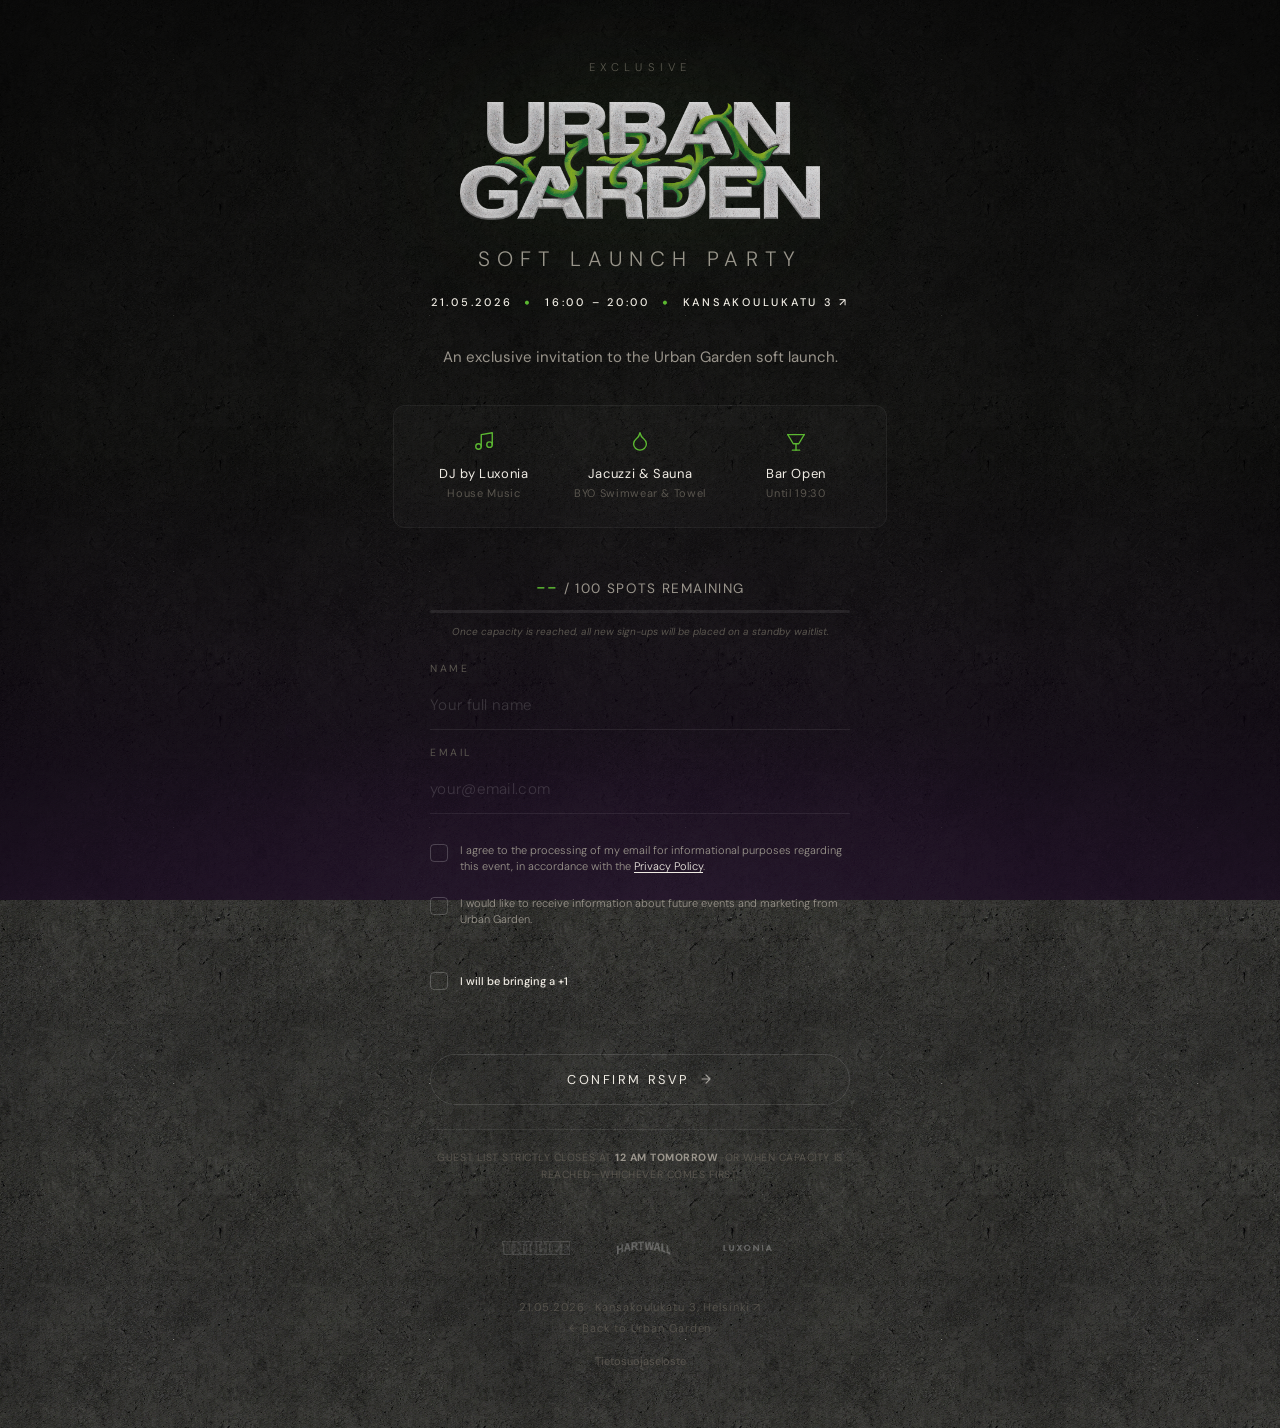
==== commit 3dce04b9: "Center the +1 checkbox vertically" ====
--- a/rsvp/index.html
+++ b/rsvp/index.html
@@ -579,8 +579,8 @@
             </p>
           </div>
 
-          <div class="checkbox-group" style="margin-bottom: 24px;">
-            <input type="checkbox" id="rsvp-has-plus-one" name="has_plus_one" value="true">
+          <div class="checkbox-group" style="margin-bottom: 24px; align-items: center;">
+            <input type="checkbox" id="rsvp-has-plus-one" name="has_plus_one" value="true" style="margin-top: 0;">
             <label for="rsvp-has-plus-one" class="checkbox-label" style="color: var(--text-primary); font-weight: 500;">
               I will be bringing a +1
             </label>
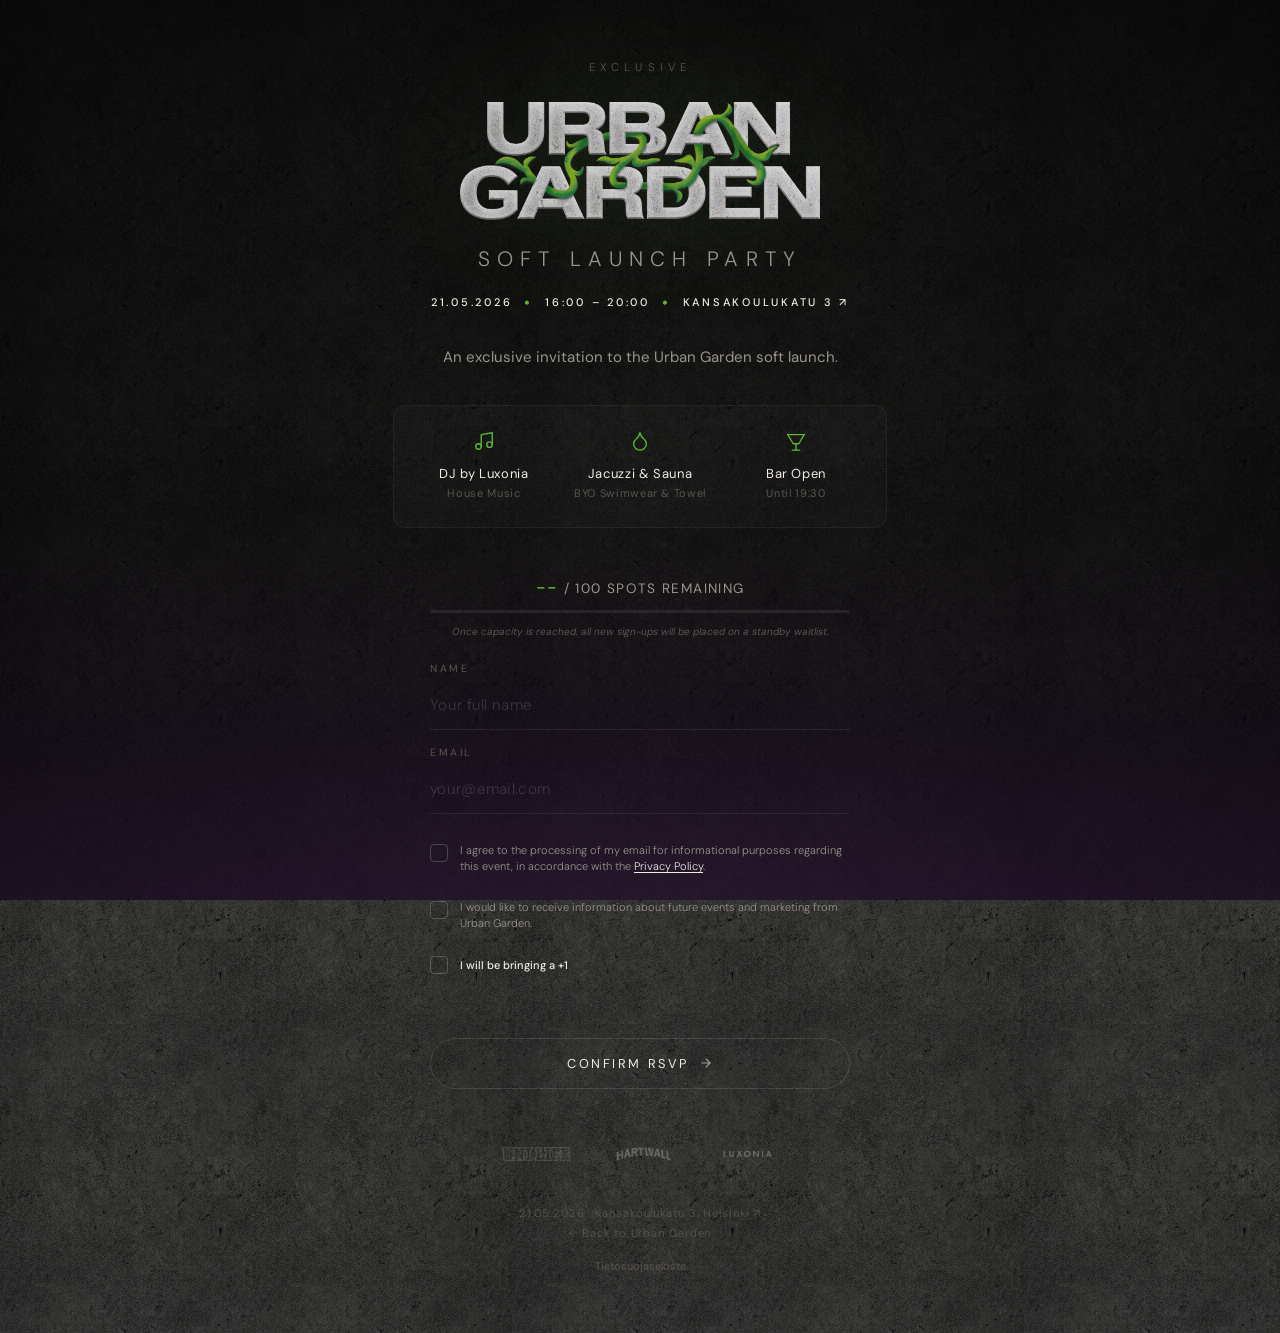
==== commit 7bb2eb4a: "Remove deadline text and balance checkbox margins" ====
--- a/rsvp/index.html
+++ b/rsvp/index.html
@@ -565,7 +565,7 @@
             </label>
           </div>
 
-          <div class="checkbox-group" style="margin-bottom: 24px;">
+          <div class="checkbox-group" style="margin-top: 8px;">
             <input type="checkbox" id="rsvp-consent-marketing" name="consent_marketing" value="true">
             <label for="rsvp-consent-marketing" class="checkbox-label">
               I would like to receive information about future events and marketing from Urban Garden.
@@ -579,7 +579,7 @@
             </p>
           </div>
 
-          <div class="checkbox-group" style="margin-bottom: 24px; align-items: center;">
+          <div class="checkbox-group" style="margin-top: 8px; margin-bottom: 24px; align-items: center;">
             <input type="checkbox" id="rsvp-has-plus-one" name="has_plus_one" value="true" style="margin-top: 0;">
             <label for="rsvp-has-plus-one" class="checkbox-label" style="color: var(--text-primary); font-weight: 500;">
               I will be bringing a +1
@@ -591,12 +591,6 @@
             <svg width="14" height="14" viewBox="0 0 24 24" fill="none" stroke="currentColor" stroke-width="2" stroke-linecap="round" stroke-linejoin="round"><path d="M5 12h14M12 5l7 7-7 7"/></svg>
           </button>
         </form>
-
-        <div style="border-top: 1px solid rgba(255,255,255,0.08); margin-top: 24px; padding-top: 20px;">
-          <p style="color: var(--text-dim); font-size: 10.5px; letter-spacing: 0.05em; line-height: 1.6; text-align: center; text-transform: uppercase;">
-            Guest list strictly closes at <strong style="color: var(--text-secondary);">12 AM tomorrow</strong>, or when capacity is reached—whichever comes first.
-          </p>
-        </div>
       </div>
 
       <div class="rsvp-partners">
